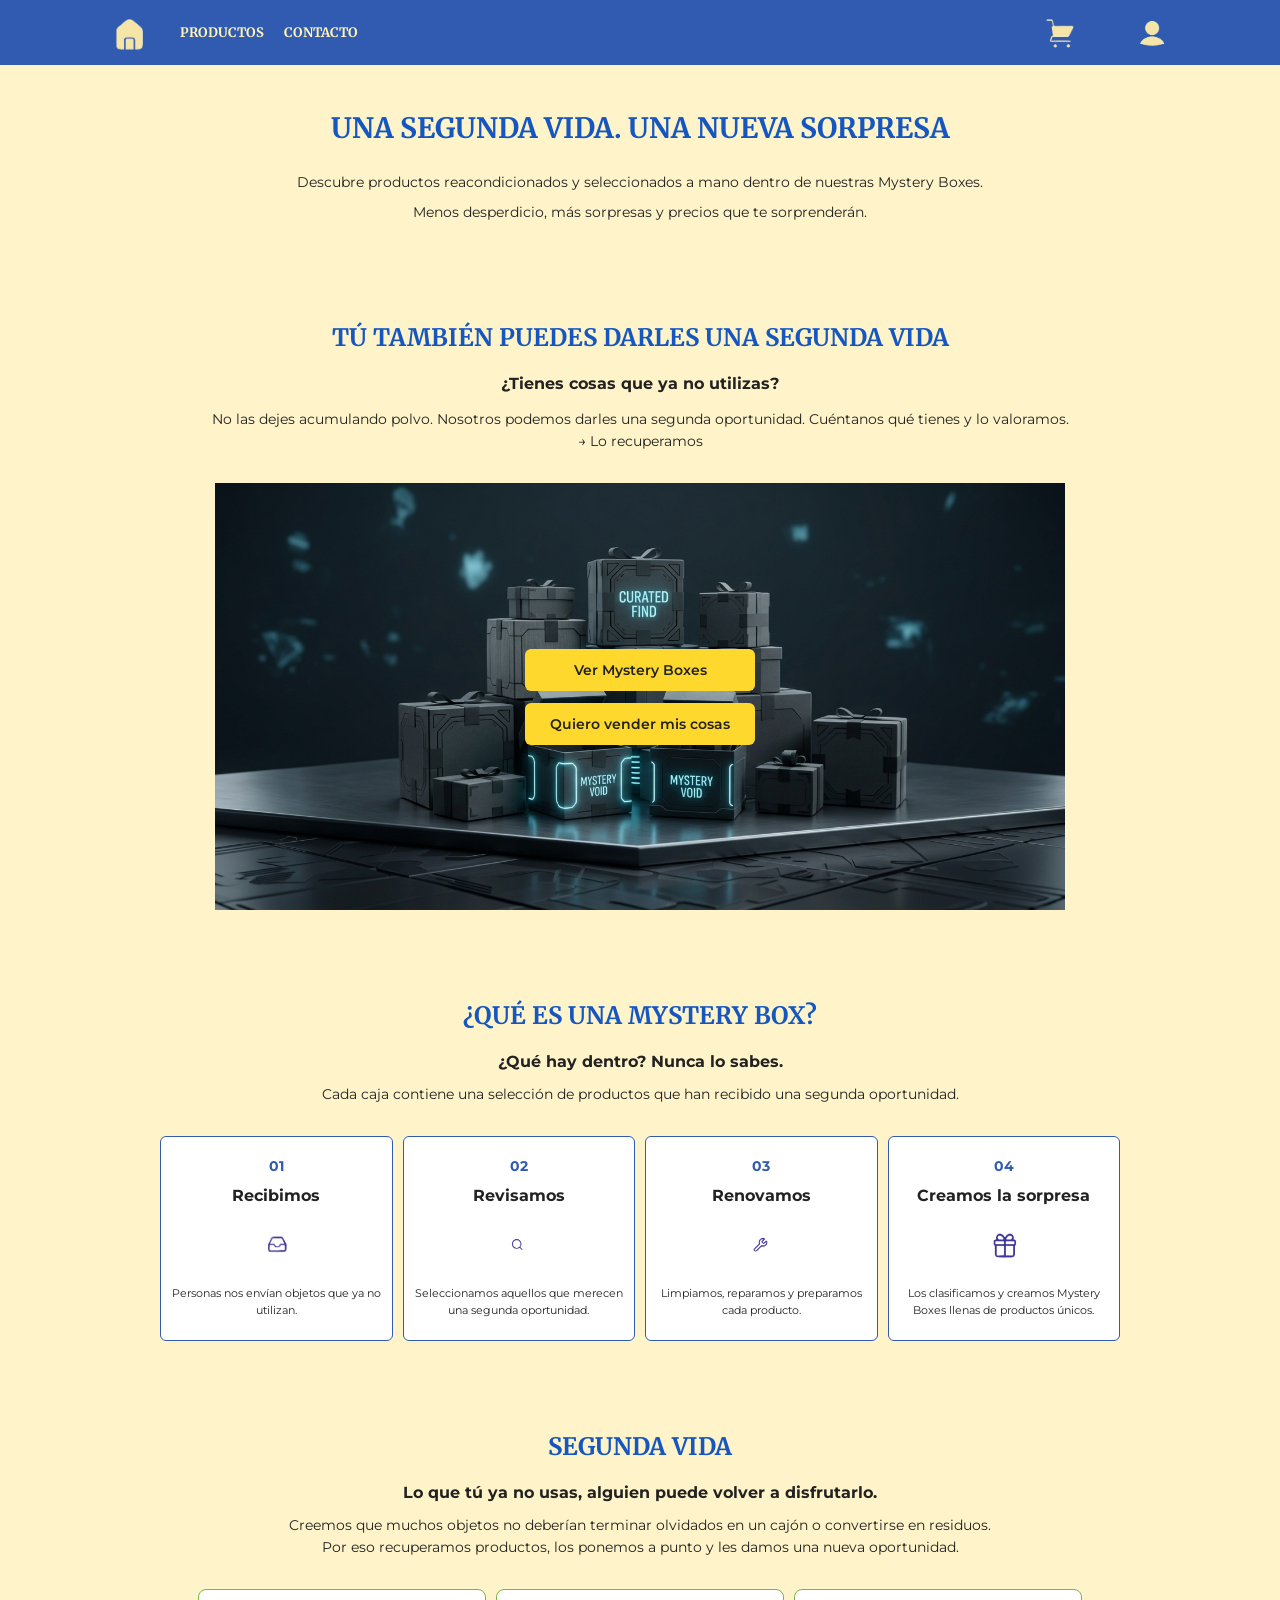
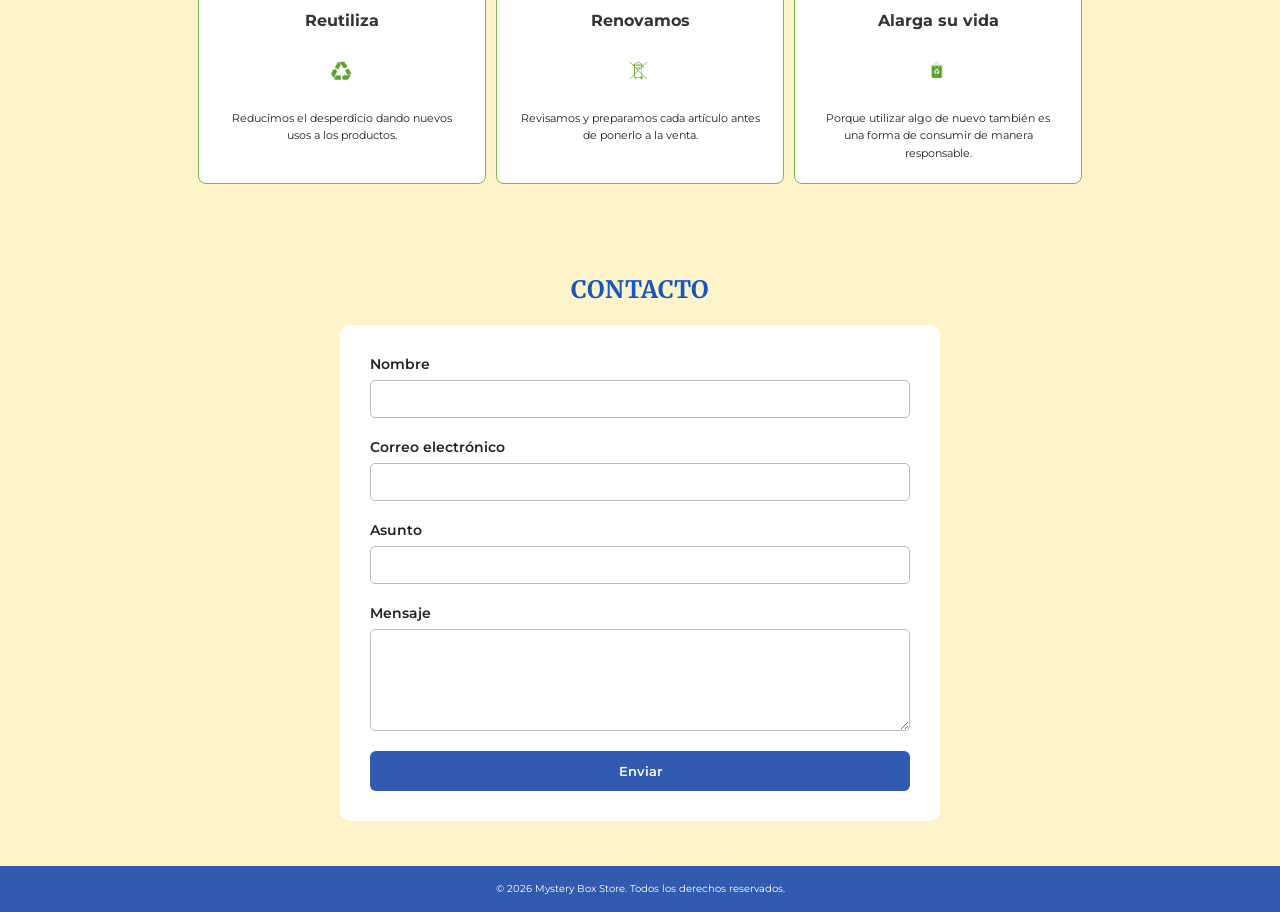
==== index.html @ 5cb011bb "Primera versión de Mystery Boxes" ====
<!DOCTYPE html>
<html lang="es">

<head>
    <meta charset="UTF-8">
    <meta name="viewport" content="width=device-width, initial-scale=1.0">
    <title>Mystery Boxes - Inicio</title>
    <link rel="stylesheet" href="css/estilos.css">
</head>

<body>

    <header class="cabecera">
        <nav class="navegacion">
            <a href="index.html" class="inicio">
                <img src="img/inicio.png" alt="Inicio">
            </a>
            <div class="enlaces">
                <a href="productos.html">PRODUCTOS</a>
                <a href="#contacto">CONTACTO</a>
            </div>
            <div class="iconos">
                <a href="#" class="carrito">
                    <img src="img/carrito.png" alt="Carrito">
                </a>
                <a href="#" class="usuario">
                    <img src="img/usuario.png" alt="Usuario">
                </a>
            </div>
        </nav>
    </header>

    <main>

        <section class="presentacion">

            <h1>UNA SEGUNDA VIDA. UNA NUEVA SORPRESA</h1>

            <p>
                Descubre productos reacondicionados y seleccionados a mano
                dentro de nuestras Mystery Boxes.
            </p>

            <p>
                Menos desperdicio, más sorpresas y precios que te sorprenderán.
            </p>

        </section>


        <section class="segunda-vida">

            <h2>TÚ TAMBIÉN PUEDES DARLES UNA SEGUNDA VIDA</h2>

            <h3>¿Tienes cosas que ya no utilizas?</h3>

            <p>
                No las dejes acumulando polvo. Nosotros podemos darles una segunda
                oportunidad. Cuéntanos qué tienes y lo valoramos.
            </p>

            <p>
                → Lo recuperamos
            </p>

            <div class="imagen-principal">
                <img src="img/hero.jpg" alt="Mystery Boxes">
                
                <div class="botones-imagen">
                    <a href="productos.html" class="boton amarillo">
                        Ver Mystery Boxes
                    </a>

                    <a href="#contacto" class="boton amarillo">
                        Quiero vender mis cosas
                    </a>
                </div>
            </div>

        </section>


        <section class="que-es">

            <h2>¿QUÉ ES UNA MYSTERY BOX?</h2>

            <h3>¿Qué hay dentro? Nunca lo sabes.</h3>

            <p>
                Cada caja contiene una selección de productos que han recibido
                una segunda oportunidad.
            </p>


            <div class="pasos">

                <article class="paso">
                    <span class="numero">01</span>
                    <h3>Recibimos</h3>
                    <img src="img/recibimos.png" alt="Recibimos" class="icono-paso">
                    <p>
                        Personas nos envían objetos que ya no utilizan.
                    </p>
                </article>

                <article class="paso">
                    <span class="numero">02</span>
                    <h3>Revisamos</h3>
                    <img src="img/revisamos.png" alt="Revisamos" class="icono-paso">
                    <p>
                        Seleccionamos aquellos que merecen una segunda oportunidad.
                    </p>
                </article>

                <article class="paso">
                    <span class="numero">03</span>
                    <h3>Renovamos</h3>
                    <img src="img/renovamos.png" alt="Renovamos" class="icono-paso">
                    <p>
                        Limpiamos, reparamos y preparamos cada producto.
                    </p>
                </article>

                <article class="paso">
                    <span class="numero">04</span>
                    <h3>Creamos la sorpresa</h3>
                    <img src="img/creamosLaSorpresa.png" alt="CreamosLaSorpresa" class="icono-paso">
                    <p>
                        Los clasificamos y creamos Mystery Boxes llenas de
                        productos únicos.
                    </p>
                </article>

            </div>

        </section>


        <section class="vida">

            <h2>SEGUNDA VIDA</h2>

            <h3>
                Lo que tú ya no usas, alguien puede volver a disfrutarlo.
            </h3>

            <p>
                Creemos que muchos objetos no deberían terminar olvidados
                en un cajón o convertirse en residuos.
            </p>

            <p>
                Por eso recuperamos productos, los ponemos a punto y les damos
                una nueva oportunidad.
            </p>


            <div class="beneficios">

                <article>
                    <h3>Reutiliza</h3>
                    <img src="img/reutiliza.png" alt="Reutiliza" class="icono-beneficio">
                    <p>Reducimos el desperdicio dando nuevos usos a los productos.</p>
                </article>

                <article>
                    <h3>Renovamos</h3>
                    <img src="img/renovamosVerde.png" alt="Renovamos" class="icono-beneficio">
                    <p>Revisamos y preparamos cada artículo antes de ponerlo a la venta.</p>
                </article>

                <article>
                    <h3>Alarga su vida</h3>
                    <img src="img/alargaSuVida.png" alt="AlargaSuVida" class="icono-beneficio">
                    <p>Porque utilizar algo de nuevo también es una forma de consumir de manera responsable.</p>
                </article>

            </div>

        </section>


        <!-- FORMULARIO OBLIGATORIO DE LA PRÁCTICA -->
        <section id="contacto" class="contacto">

            <h2>CONTACTO</h2>

            <form class="formulario">

                <div class="campo">
                    <label for="nombre">Nombre</label>
                    <input type="text" id="nombre" name="nombre" required>
                </div>

                <div class="campo">
                    <label for="email">Correo electrónico</label>
                    <input type="email" id="email" name="email" required>
                </div>

                <div class="campo">
                    <label for="asunto">Asunto</label>
                    <input type="text" id="asunto" name="asunto">
                </div>

                <div class="campo">
                    <label for="mensaje">Mensaje</label>
                    <textarea id="mensaje" name="mensaje" rows="5"></textarea>
                </div>

                <button type="submit" class="boton azul">
                    Enviar
                </button>

            </form>

        </section>

    </main>


    <footer class="pie">
        <p>© 2026 Mystery Box Store. Todos los derechos reservados.</p>
    </footer>

</body>

</html>
---- css/estilos.css ----
@import url('https://fonts.googleapis.com/css2?family=Merriweather:wght@400;700&family=Montserrat:wght@400;500;600;700&display=swap');


/* ------------------------------
   ESTILOS GENERALES
------------------------------ */

* {
    box-sizing: border-box;
    margin: 0;
    padding: 0;
}


body {
    background-color: #fff4c9;
    color: #222;
    font-family: 'Montserrat', sans-serif;
    font-size: 14px;
}


h1,
h2 {
    color: #1556c0;
    font-family: 'Merriweather', serif;
}


h1 {
    font-size: 28px;
    margin-bottom: 25px;
}


h2 {
    font-size: 24px;
    margin-bottom: 20px;
}


h3 {
    margin-bottom: 12px;
}


p {
    line-height: 1.6;
}


a {
    text-decoration: none;
    color: inherit;
}


/* ------------------------------
   CABECERA
------------------------------ */

.cabecera {
    background-color: #315bb0;
    color: white;

    height: 65px;
}


.navegacion {
    width: 95%;
    max-width: 1100px;

    height: 65px;

    margin: auto;

    display: flex;
    align-items: center;
}


/* Icono de inicio */

.inicio {
    display: flex;
    align-items: center;

    margin-right: 20px;
}


.inicio img {
    width: 70px;
    height: 70px;

    object-fit: contain;
}


/* Enlaces del menú */

.enlaces {
    display: flex;
    align-items: center;

    gap: 20px;
}


.enlaces a {
    color: #fff4b5;

    font-family: 'Merriweather', serif;

    font-size: 13px;
    font-weight: 700;

    text-decoration: none;
}


.enlaces a:hover {
    color: white;
}


/* Iconos de la derecha */

.iconos {
    display: flex;
    align-items: center;

    gap: 25px;

    margin-left: auto;
}


.iconos a {
    display: flex;
    align-items: center;
}


.iconos img {
    width: 70px;
    height: 70px;

    object-fit: contain;
}


/* ------------------------------
   BOTONES
------------------------------ */

.boton {
    display: inline-block;

    border: none;
    border-radius: 6px;

    padding: 12px 25px;

    font-family: 'Montserrat', sans-serif;
    font-weight: 600;

    cursor: pointer;
}


.amarillo {
    background-color: #ffd82e;
    color: #222;
}


.azul {
    background-color: #315bb0;
    color: white;
}


.rojo {
    background-color: #e83222;
    color: white;
}


.boton:hover {
    opacity: 0.85;
}


/* ------------------------------
   INICIO
------------------------------ */

.presentacion,
.segunda-vida,
.que-es,
.vida,
.contacto {
    width: 90%;
    max-width: 1000px;

    margin: auto;

    text-align: center;

    padding: 45px 20px;
}


.presentacion p {
    max-width: 700px;
    margin: 8px auto;
}


.segunda-vida h3 {
    margin-bottom: 15px;
}


.imagen-principal {
    position: relative;

    max-width: 850px;
    margin: 30px auto 0;
}


.imagen-principal img {
    width: 100%;

    display: block;
}


.botones-imagen {
    position: absolute;

    left: 50%;
    top: 50%;

    transform: translate(-50%, -50%);

    display: flex;
    flex-direction: column;

    gap: 12px;
}


/* ------------------------------
   PASOS
------------------------------ */

.pasos {
    display: flex;
    justify-content: center;

    gap: 10px;

    margin-top: 30px;
}


.paso {
    flex: 1;

    background-color: white;

    border: 1px solid #315bb0;
    border-radius: 6px;

    padding: 20px 10px;

    min-height: 150px;
}


.numero {
    display: block;

    color: #315bb0;

    font-weight: bold;

    margin-bottom: 10px;
}


.paso p {
    font-size: 11px;
}


/* Iconos de los pasos */

.icono-paso {
    display: block;

    width: 50px;
    height: 50px;

    object-fit: contain;

    margin: 15px auto;
}


/* ------------------------------
   SEGUNDA VIDA
------------------------------ */

.beneficios {
    display: flex;
    justify-content: center;

    gap: 10px;

    margin-top: 30px;
}


.beneficios article {
    background-color: white;

    border: 1px solid #7bb64b;
    border-radius: 8px;

    width: 30%;

    padding: 20px;
}


.beneficios h3 {
    color: #333;
}


.beneficios p {
    font-size: 11px;
}


/* Iconos de segunda vida */

.icono-beneficio {
    display: block;

    width: 50px;
    height: 50px;

    object-fit: contain;

    margin: 15px auto;
}


/* ------------------------------
   FORMULARIO
------------------------------ */

.formulario {
    max-width: 600px;

    margin: auto;

    background-color: white;

    padding: 30px;

    border-radius: 10px;
}


.campo {
    display: flex;
    flex-direction: column;

    text-align: left;

    margin-bottom: 20px;
}


.campo label {
    font-weight: 600;

    margin-bottom: 7px;
}


.campo input,
.campo textarea {
    font-family: 'Montserrat', sans-serif;

    padding: 10px;

    border: 1px solid #bbb;
    border-radius: 5px;
}


.formulario .boton {
    width: 100%;
}


/* ------------------------------
   PRODUCTOS
------------------------------ */

.productos {
    width: 90%;
    max-width: 1000px;

    margin: auto;

    padding: 40px 0;

    text-align: center;
}


.buscador {
    margin-bottom: 20px;
}


.buscador input {
    width: 70%;
    max-width: 500px;

    padding: 10px 15px;

    border: none;
    border-radius: 20px;

    background-color: white;
}


.categorias {
    display: flex;
    justify-content: center;
    flex-wrap: wrap;

    gap: 8px;

    margin-bottom: 25px;
}


.categorias button {
    background-color: white;

    border: none;
    border-radius: 15px;

    padding: 7px 13px;

    font-size: 11px;

    cursor: pointer;
}


/* ------------------------------
   TARJETAS PRODUCTOS
------------------------------ */

.lista-productos {
    display: flex;
    flex-wrap: wrap;

    justify-content: center;

    gap: 10px;
}


.producto {
    background-color: white;

    border-radius: 7px;

    padding: 10px;

    width: 180px;

    text-align: left;

    box-shadow: 0 2px 6px rgba(0, 0, 0, 0.08);
}


.producto img {
    width: 100%;
    height: 120px;

    object-fit: contain;

    display: block;

    margin-bottom: 10px;
}


.producto h3 {
    font-size: 12px;
}


.producto p {
    font-size: 10px;

    color: #666;
}


.producto strong {
    color: #e83222;

    font-size: 12px;
}


/* ------------------------------
   DETALLE
------------------------------ */

.detalle {
    width: 90%;
    max-width: 1000px;

    margin: auto;

    padding: 50px 0;

    display: flex;
    align-items: center;

    gap: 50px;
}


.producto-imagen {
    flex: 1;

    background-color: white;

    padding: 15px;

    border-radius: 10px;
}


.producto-imagen img {
    width: 100%;

    display: block;
}


.producto-info {
    flex: 1;
}


.categoria-producto {
    font-size: 11px;

    color: #666;
}


.producto-info h1 {
    margin: 5px 0;
}


.precio {
    display: block;

    color: #e83222;

    font-size: 20px;

    margin-bottom: 20px;
}


.producto-info ul {
    margin: 20px 0;

    padding-left: 20px;
}


.producto-info li {
    margin-bottom: 8px;
}


.cantidad {
    margin-bottom: 20px;
}


.cantidad input {
    width: 50px;

    padding: 7px;
}


.acciones {
    display: flex;
    flex-direction: column;

    gap: 10px;
}


/* ------------------------------
   RELACIONADOS
------------------------------ */

.relacionados {
    width: 90%;
    max-width: 1000px;

    margin: auto;

    padding: 30px 0 60px;

    text-align: center;
}


.lista-relacionados {
    display: flex;
    justify-content: center;
    flex-wrap: wrap;

    gap: 10px;
}


/* ------------------------------
   PIE
------------------------------ */

.pie {
    background-color: #315bb0;

    color: white;

    text-align: center;

    padding: 15px;

    font-size: 10px;
}


/* ------------------------------
   RESPONSIVE
------------------------------ */

@media (max-width: 700px) {

    .navegacion {
        flex-direction: column;

        gap: 15px;

        height: auto;

        padding: 15px 0;
    }


    .cabecera {
        height: auto;
    }


    .pasos,
    .beneficios,
    .detalle {
        flex-direction: column;
    }


    .beneficios article {
        width: 100%;
    }


    .producto {
        width: 45%;
    }


    .detalle {
        gap: 25px;
    }

}


@media (max-width: 450px) {

    .producto {
        width: 100%;
    }


    .enlaces {
        gap: 10px;
    }

}
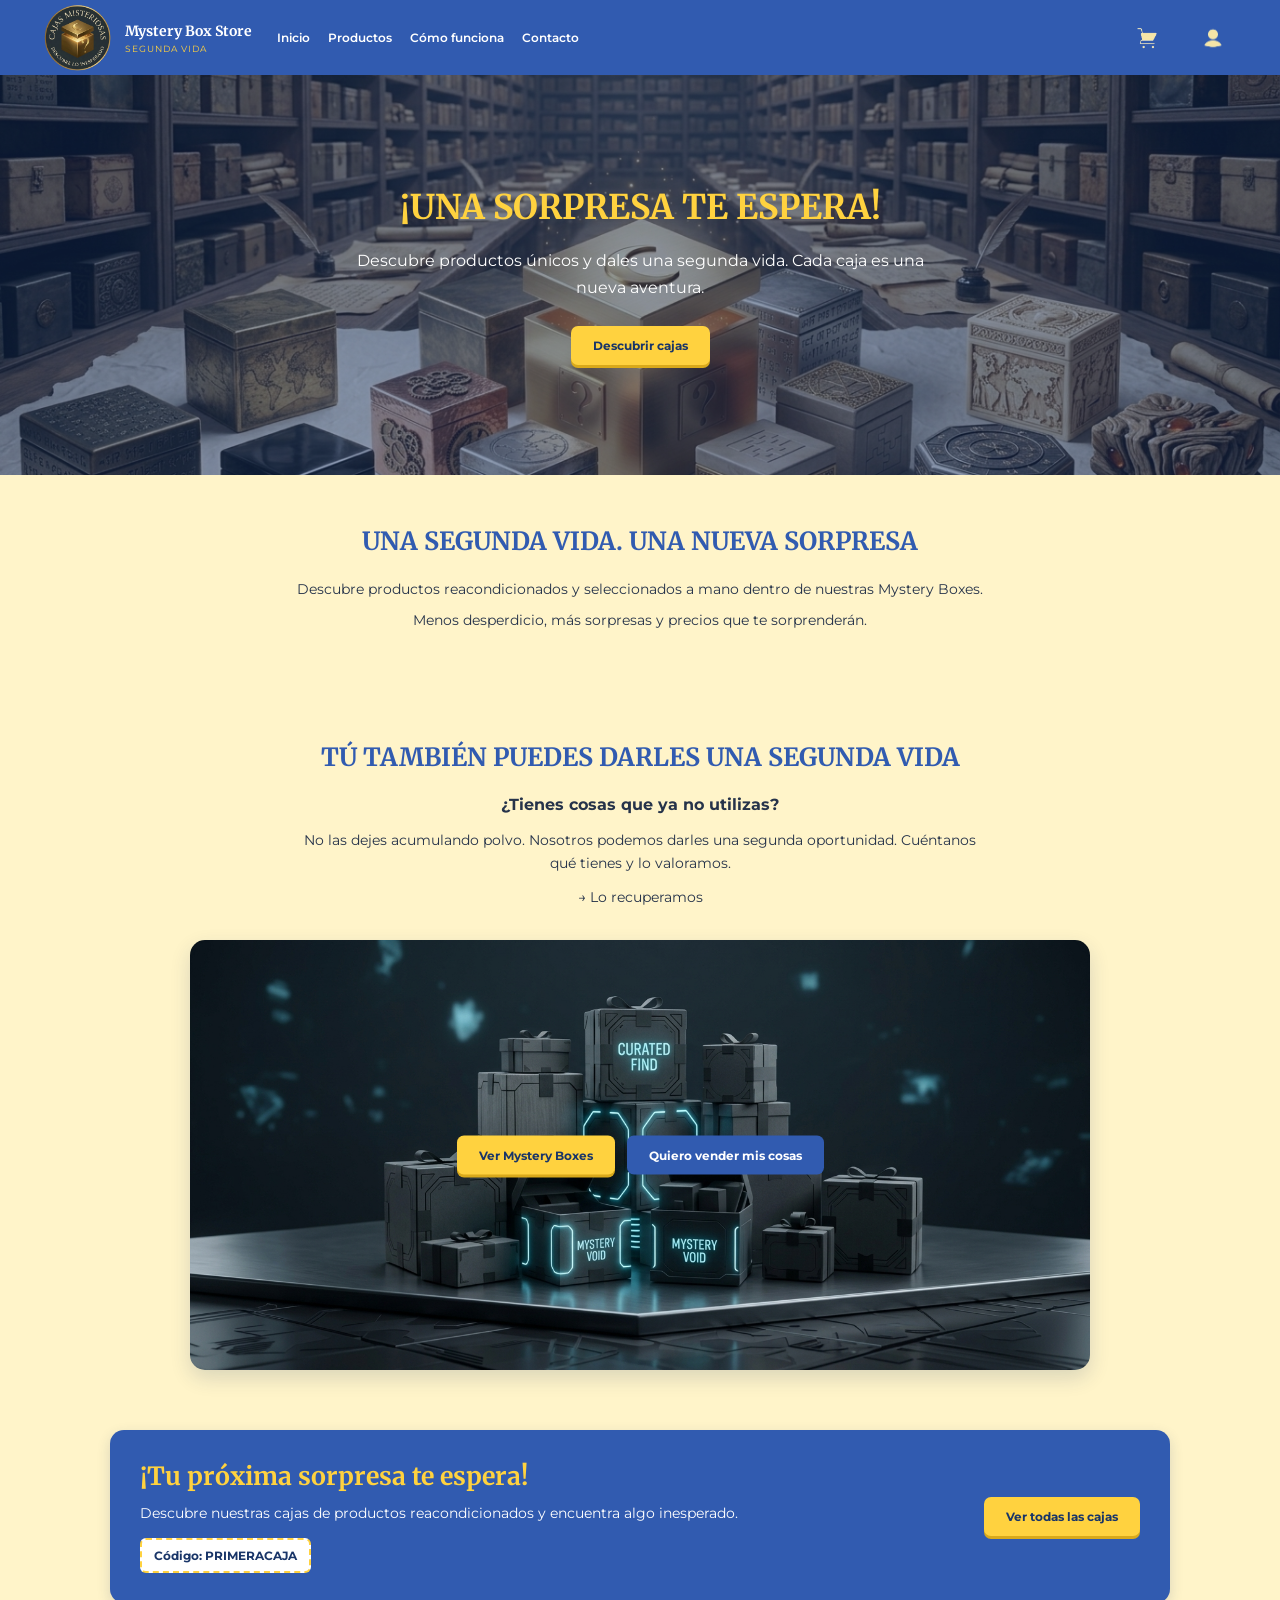
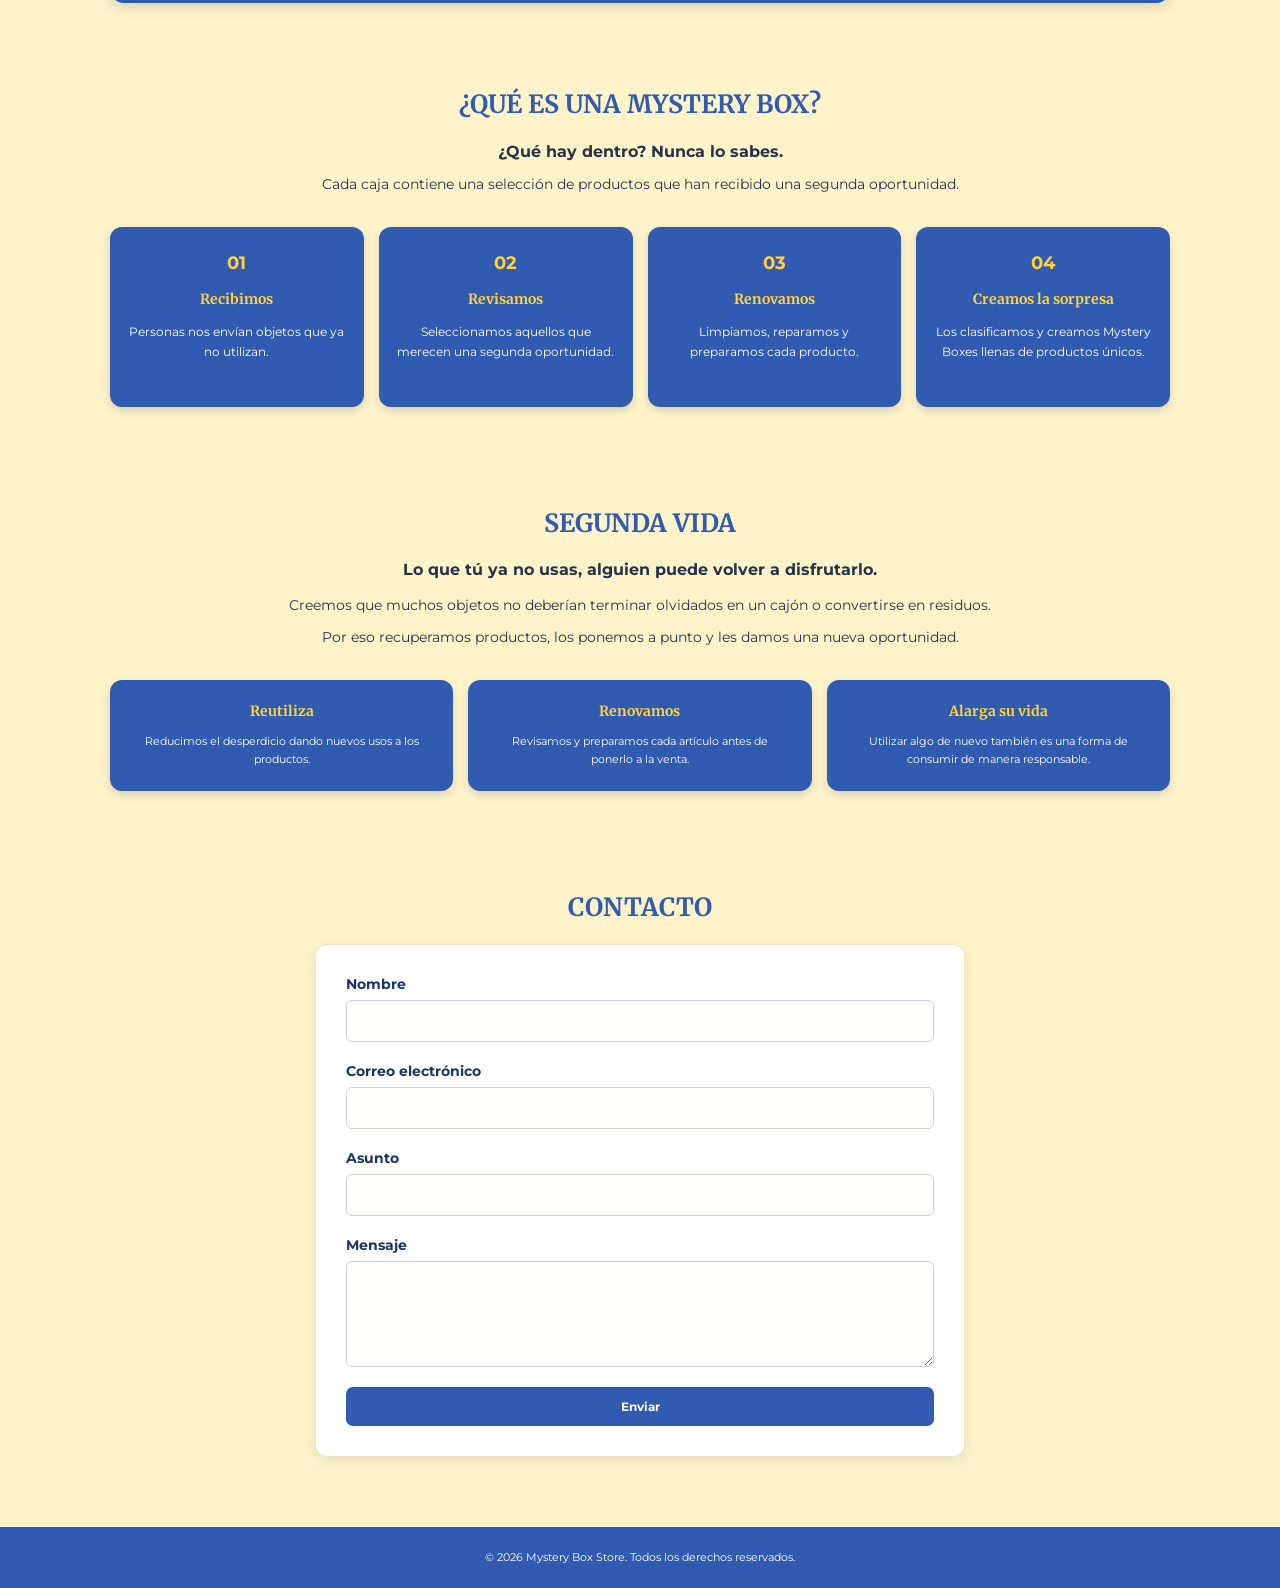
==== commit d52bec42: "cambiosDeDiseño" ====
--- a/index.html
+++ b/index.html
@@ -1,3 +1,4 @@
+
 <!DOCTYPE html>
 <html lang="es">
 
@@ -12,29 +13,60 @@
 
     <header class="cabecera">
         <nav class="navegacion">
-            <a href="index.html" class="inicio">
-                <img src="img/inicio.png" alt="Inicio">
+
+            <a href="index.html" class="marca">
+                <img src="img/logo.png" alt="Logo Mystery Box Store">
+                <span>
+                    <strong>Mystery Box Store</strong>
+                    <small>SEGUNDA VIDA</small>
+                </span>
             </a>
+
             <div class="enlaces">
-                <a href="productos.html">PRODUCTOS</a>
-                <a href="#contacto">CONTACTO</a>
-            </div>
+                <a href="index.html">Inicio</a>
+                <a href="productos.html">Productos</a>
+                <a href="#como-funciona">Cómo funciona</a>
+                <a href="#contacto">Contacto</a>
+            </div>
+
             <div class="iconos">
-                <a href="#" class="carrito">
+                <a href="productos.html" aria-label="Ver productos">
                     <img src="img/carrito.png" alt="Carrito">
                 </a>
-                <a href="#" class="usuario">
+
+                <a href="#" aria-label="Usuario">
                     <img src="img/usuario.png" alt="Usuario">
                 </a>
             </div>
+
         </nav>
     </header>
 
     <main>
 
+        <!-- BANNER PRINCIPAL -->
+        <section class="hero-inicio">
+
+            <img src="img/banner-inicio.jpg" alt="Descubre las Mystery Boxes">
+
+            <div class="contenido-hero">
+                <h1>¡UNA SORPRESA TE ESPERA!</h1>
+
+                <p>
+                    Descubre productos únicos y dales una segunda vida.
+                    Cada caja es una nueva aventura.
+                </p>
+
+                <a href="productos.html" class="boton amarillo">
+                    Descubrir cajas
+                </a>
+            </div>
+
+        </section>
+
         <section class="presentacion">
 
-            <h1>UNA SEGUNDA VIDA. UNA NUEVA SORPRESA</h1>
+            <h2>UNA SEGUNDA VIDA. UNA NUEVA SORPRESA</h2>
 
             <p>
                 Descubre productos reacondicionados y seleccionados a mano
@@ -47,7 +79,6 @@
 
         </section>
 
-
         <section class="segunda-vida">
 
             <h2>TÚ TAMBIÉN PUEDES DARLES UNA SEGUNDA VIDA</h2>
@@ -59,28 +90,48 @@
                 oportunidad. Cuéntanos qué tienes y lo valoramos.
             </p>
 
-            <p>
-                → Lo recuperamos
-            </p>
+            <p>→ Lo recuperamos</p>
 
             <div class="imagen-principal">
+
                 <img src="img/hero.jpg" alt="Mystery Boxes">
-                
+
                 <div class="botones-imagen">
                     <a href="productos.html" class="boton amarillo">
                         Ver Mystery Boxes
                     </a>
 
-                    <a href="#contacto" class="boton amarillo">
+                    <a href="#contacto" class="boton azul">
                         Quiero vender mis cosas
                     </a>
                 </div>
-            </div>
-
-        </section>
-
-
-        <section class="que-es">
+
+            </div>
+
+        </section>
+
+        <section class="promocion">
+
+            <div>
+                <h2>¡Tu próxima sorpresa te espera!</h2>
+
+                <p>
+                    Descubre nuestras cajas de productos reacondicionados
+                    y encuentra algo inesperado.
+                </p>
+
+                <span class="codigo-descuento">
+                    Código: PRIMERACAJA
+                </span>
+            </div>
+
+            <a href="productos.html" class="boton amarillo">
+                Ver todas las cajas
+            </a>
+
+        </section>
+
+        <section class="que-es" id="como-funciona">
 
             <h2>¿QUÉ ES UNA MYSTERY BOX?</h2>
 
@@ -91,13 +142,11 @@
                 una segunda oportunidad.
             </p>
 
-
             <div class="pasos">
 
                 <article class="paso">
                     <span class="numero">01</span>
                     <h3>Recibimos</h3>
-                    <img src="img/recibimos.png" alt="Recibimos" class="icono-paso">
                     <p>
                         Personas nos envían objetos que ya no utilizan.
                     </p>
@@ -106,7 +155,6 @@
                 <article class="paso">
                     <span class="numero">02</span>
                     <h3>Revisamos</h3>
-                    <img src="img/revisamos.png" alt="Revisamos" class="icono-paso">
                     <p>
                         Seleccionamos aquellos que merecen una segunda oportunidad.
                     </p>
@@ -115,7 +163,6 @@
                 <article class="paso">
                     <span class="numero">03</span>
                     <h3>Renovamos</h3>
-                    <img src="img/renovamos.png" alt="Renovamos" class="icono-paso">
                     <p>
                         Limpiamos, reparamos y preparamos cada producto.
                     </p>
@@ -124,7 +171,6 @@
                 <article class="paso">
                     <span class="numero">04</span>
                     <h3>Creamos la sorpresa</h3>
-                    <img src="img/creamosLaSorpresa.png" alt="CreamosLaSorpresa" class="icono-paso">
                     <p>
                         Los clasificamos y creamos Mystery Boxes llenas de
                         productos únicos.
@@ -134,7 +180,6 @@
             </div>
 
         </section>
-
 
         <section class="vida">
 
@@ -154,33 +199,34 @@
                 una nueva oportunidad.
             </p>
 
-
             <div class="beneficios">
 
                 <article>
                     <h3>Reutiliza</h3>
-                    <img src="img/reutiliza.png" alt="Reutiliza" class="icono-beneficio">
-                    <p>Reducimos el desperdicio dando nuevos usos a los productos.</p>
+                    <p>
+                        Reducimos el desperdicio dando nuevos usos a los productos.
+                    </p>
                 </article>
 
                 <article>
                     <h3>Renovamos</h3>
-                    <img src="img/renovamosVerde.png" alt="Renovamos" class="icono-beneficio">
-                    <p>Revisamos y preparamos cada artículo antes de ponerlo a la venta.</p>
+                    <p>
+                        Revisamos y preparamos cada artículo antes de ponerlo a la venta.
+                    </p>
                 </article>
 
                 <article>
                     <h3>Alarga su vida</h3>
-                    <img src="img/alargaSuVida.png" alt="AlargaSuVida" class="icono-beneficio">
-                    <p>Porque utilizar algo de nuevo también es una forma de consumir de manera responsable.</p>
-                </article>
-
-            </div>
-
-        </section>
-
-
-        <!-- FORMULARIO OBLIGATORIO DE LA PRÁCTICA -->
+                    <p>
+                        Utilizar algo de nuevo también es una forma de consumir
+                        de manera responsable.
+                    </p>
+                </article>
+
+            </div>
+
+        </section>
+
         <section id="contacto" class="contacto">
 
             <h2>CONTACTO</h2>
@@ -217,11 +263,10 @@
 
     </main>
 
-
     <footer class="pie">
         <p>© 2026 Mystery Box Store. Todos los derechos reservados.</p>
     </footer>
 
 </body>
 
-</html>+</html>
--- a/css/estilos.css
+++ b/css/estilos.css
@@ -1,9 +1,19 @@
+
 @import url('https://fonts.googleapis.com/css2?family=Merriweather:wght@400;700&family=Montserrat:wght@400;500;600;700&display=swap');
 
-
 /* ------------------------------
    ESTILOS GENERALES
 ------------------------------ */
+
+:root {
+    --azul: #315bb0;
+    --azul-oscuro: #193568;
+    --amarillo: #ffd23f;
+    --crema: #fff4c9;
+    --blanco: #ffffff;
+    --texto: #26334a;
+    --rojo: #e83222;
+}
 
 * {
     box-sizing: border-box;
@@ -11,145 +21,146 @@
     padding: 0;
 }
 
+html {
+    scroll-behavior: smooth;
+    scroll-padding-top: 20px;
+}
 
 body {
-    background-color: #fff4c9;
-    color: #222;
+    background-color: var(--crema);
+    color: var(--texto);
     font-family: 'Montserrat', sans-serif;
     font-size: 14px;
 }
 
-
 h1,
 h2 {
-    color: #1556c0;
+    color: var(--azul);
     font-family: 'Merriweather', serif;
-}
-
+    line-height: 1.3;
+}
 
 h1 {
-    font-size: 28px;
-    margin-bottom: 25px;
-}
-
+    font-size: 32px;
+    margin-bottom: 20px;
+}
 
 h2 {
-    font-size: 24px;
+    font-size: 25px;
     margin-bottom: 20px;
 }
-
 
 h3 {
     margin-bottom: 12px;
 }
 
-
 p {
-    line-height: 1.6;
-}
-
+    line-height: 1.7;
+}
 
 a {
+    color: inherit;
     text-decoration: none;
-    color: inherit;
-}
-
+}
+
+img {
+    max-width: 100%;
+}
 
 /* ------------------------------
    CABECERA
 ------------------------------ */
 
 .cabecera {
-    background-color: #315bb0;
-    color: white;
-
-    height: 65px;
-}
-
+    background-color: var(--azul);
+    color: var(--blanco);
+    min-height: 70px;
+    box-shadow: 0 3px 8px rgba(25, 53, 104, 0.15);
+}
 
 .navegacion {
     width: 95%;
-    max-width: 1100px;
-
-    height: 65px;
-
+    max-width: 1200px;
+    min-height: 70px;
     margin: auto;
-
     display: flex;
     align-items: center;
-}
-
-
-/* Icono de inicio */
-
-.inicio {
+    gap: 25px;
+}
+
+/* Marca y nombre de la tienda */
+
+.marca {
     display: flex;
     align-items: center;
-
-    margin-right: 20px;
-}
-
-
-.inicio img {
-    width: 70px;
-    height: 70px;
-
+    gap: 10px;
+    color: var(--blanco);
+    flex-shrink: 0;
+}
+
+.marca img {
+    width: 75px;
+    height: 75px;
     object-fit: contain;
 }
 
+.marca span {
+    display: flex;
+    flex-direction: column;
+    gap: 3px;
+}
+
+.marca strong {
+    font-family: 'Merriweather', serif;
+    font-size: 14px;
+}
+
+.marca small {
+    color: var(--amarillo);
+    font-size: 9px;
+    letter-spacing: 1px;
+}
 
 /* Enlaces del menú */
 
 .enlaces {
     display: flex;
     align-items: center;
-
-    gap: 20px;
-}
-
+    flex-wrap: wrap;
+    gap: 18px;
+}
 
 .enlaces a {
-    color: #fff4b5;
-
-    font-family: 'Merriweather', serif;
-
-    font-size: 13px;
-    font-weight: 700;
-
-    text-decoration: none;
-}
-
+    color: var(--blanco);
+    font-size: 12px;
+    font-weight: 600;
+    transition: color 0.2s;
+}
 
 .enlaces a:hover {
-    color: white;
-}
-
+    color: var(--amarillo);
+}
 
 /* Iconos de la derecha */
 
 .iconos {
     display: flex;
     align-items: center;
-
-    gap: 25px;
-
+    gap: 18px;
     margin-left: auto;
 }
 
-
 .iconos a {
     display: flex;
     align-items: center;
-}
-
+    justify-content: center;
+}
 
 .iconos img {
-    width: 70px;
-    height: 70px;
-
+    width: 50px;
+    height: 50px;
     object-fit: contain;
 }
-
 
 /* ------------------------------
    BOTONES
@@ -157,39 +168,103 @@
 
 .boton {
     display: inline-block;
-
     border: none;
-    border-radius: 6px;
-
-    padding: 12px 25px;
-
+    border-radius: 7px;
+    padding: 12px 22px;
     font-family: 'Montserrat', sans-serif;
-    font-weight: 600;
-
+    font-size: 12px;
+    font-weight: 700;
+    text-align: center;
     cursor: pointer;
-}
-
+    transition: transform 0.2s, box-shadow 0.2s;
+}
 
 .amarillo {
-    background-color: #ffd82e;
-    color: #222;
-}
-
+    background-color: var(--amarillo);
+    color: var(--azul-oscuro);
+    box-shadow: 0 3px 0 #d9a91b;
+}
 
 .azul {
-    background-color: #315bb0;
+    background-color: var(--azul);
+    color: var(--blanco);
+}
+
+.rojo {
+    background-color: var(--rojo);
+    color: var(--blanco);
+}
+
+.boton:hover {
+    transform: translateY(-2px);
+    box-shadow: 0 5px 10px rgba(25, 53, 104, 0.15);
+}
+
+
+/* BANNER PRINCIPAL */
+
+.hero-inicio {
+    position: relative;
+    width: 100%;
+    height: 400px;
+    overflow: hidden;
+    background-color: var(--azul);
+}
+
+.hero-inicio > img {
+    width: 100%;
+    height: 100%;
+    display: block;
+    object-fit: cover;
+}
+
+.contenido-hero {
+    position: absolute;
+    top: 0;
+    left: 0;
+    width: 100%;
+    height: 100%;
+    padding: 30px;
+    display: flex;
+    flex-direction: column;
+    align-items: center;
+    justify-content: center;
+    text-align: center;
+    background-color: rgba(21, 48, 100, 0.48);
     color: white;
 }
 
-
-.rojo {
-    background-color: #e83222;
-    color: white;
-}
-
-
-.boton:hover {
-    opacity: 0.85;
+.contenido-hero h1 {
+    color: var(--amarillo);
+    font-size: 34px;
+    margin-bottom: 18px;
+}
+
+.contenido-hero p {
+    max-width: 600px;
+    margin-bottom: 25px;
+    font-size: 16px;
+    line-height: 1.7;
+}
+
+/* BANNER EN MÓVILES */
+
+@media (max-width: 700px) {
+    .hero-inicio {
+        height: 300px;
+    }
+
+    .contenido-hero {
+        padding: 20px;
+    }
+
+    .contenido-hero h1 {
+        font-size: 25px;
+    }
+
+    .contenido-hero p {
+        font-size: 13px;
+    }
 }
 
 
@@ -203,528 +278,613 @@
 .vida,
 .contacto {
     width: 90%;
-    max-width: 1000px;
-
+    max-width: 1100px;
     margin: auto;
-
+    padding: 50px 20px;
     text-align: center;
-
-    padding: 45px 20px;
-}
-
+}
 
 .presentacion p {
     max-width: 700px;
     margin: 8px auto;
 }
 
-
 .segunda-vida h3 {
     margin-bottom: 15px;
 }
 
+.segunda-vida > p {
+    max-width: 700px;
+    margin: 10px auto;
+}
+
+/* Imagen principal */
 
 .imagen-principal {
     position: relative;
-
-    max-width: 850px;
+    max-width: 900px;
     margin: 30px auto 0;
-}
-
-
-.imagen-principal img {
+    overflow: hidden;
+    border-radius: 15px;
+    box-shadow: 0 8px 20px rgba(25, 53, 104, 0.16);
+}
+
+.imagen-principal > img {
+    display: block;
     width: 100%;
-
-    display: block;
-}
-
+    min-height: 260px;
+    max-height: 430px;
+    object-fit: cover;
+}
 
 .botones-imagen {
     position: absolute;
-
     left: 50%;
     top: 50%;
-
     transform: translate(-50%, -50%);
-
-    display: flex;
-    flex-direction: column;
-
+    display: flex;
+    flex-wrap: wrap;
+    justify-content: center;
     gap: 12px;
-}
-
-
-/* ------------------------------
-   PASOS
+    width: 90%;
+}
+
+/* ------------------------------
+   BANNER PROMOCIONAL
+------------------------------ */
+
+.promocion {
+    width: 90%;
+    max-width: 1060px;
+    margin: 10px auto 35px;
+    padding: 30px;
+    display: flex;
+    align-items: center;
+    justify-content: space-between;
+    gap: 25px;
+    background-color: var(--azul);
+    color: var(--blanco);
+    border-radius: 14px;
+    box-shadow: 0 5px 14px rgba(25, 53, 104, 0.16);
+}
+
+.promocion h2 {
+    color: var(--amarillo);
+    margin-bottom: 10px;
+}
+
+.promocion p {
+    max-width: 650px;
+}
+
+.codigo-descuento {
+    display: inline-block;
+    margin-top: 12px;
+    padding: 8px 12px;
+    background-color: var(--blanco);
+    color: var(--azul-oscuro);
+    border: 2px dashed var(--amarillo);
+    border-radius: 6px;
+    font-weight: 700;
+    font-size: 12px;
+}
+
+/* ------------------------------
+   PASOS: CÓMO FUNCIONA
 ------------------------------ */
 
 .pasos {
     display: flex;
     justify-content: center;
-
-    gap: 10px;
-
+    align-items: stretch;
+    gap: 15px;
     margin-top: 30px;
 }
-
 
 .paso {
     flex: 1;
-
-    background-color: white;
-
-    border: 1px solid #315bb0;
-    border-radius: 6px;
-
-    padding: 20px 10px;
-
-    min-height: 150px;
-}
-
+    min-width: 0;
+    min-height: 180px;
+    padding: 25px 18px;
+    background-color: var(--azul);
+    color: white;
+    border: none;
+    border-radius: 12px;
+    box-shadow: 0 4px 10px rgba(25, 53, 104, 0.17);
+    transition: transform 0.2s;
+}
+
+.paso:hover {
+    transform: translateY(-4px);
+}
 
 .numero {
     display: block;
-
-    color: #315bb0;
-
-    font-weight: bold;
-
-    margin-bottom: 10px;
-}
-
+    margin-bottom: 15px;
+    color: var(--amarillo);
+    font-size: 18px;
+    font-weight: 700;
+}
+
+.paso h3 {
+    color: var(--amarillo);
+    font-family: 'Merriweather', serif;
+    font-size: 14px;
+    line-height: 1.5;
+}
 
 .paso p {
+    color: white;
+    font-size: 12px;
+    line-height: 1.7;
+}
+
+/* ------------------------------
+   SEGUNDA VIDA Y BENEFICIOS
+------------------------------ */
+
+.vida > h3 {
+    margin-bottom: 15px;
+}
+
+.vida > p {
+    max-width: 750px;
+    margin: 8px auto;
+}
+
+.beneficios {
+    display: flex;
+    justify-content: center;
+    align-items: stretch;
+    gap: 15px;
+    margin-top: 30px;
+}
+
+.beneficios article {
+    flex: 1;
+    min-width: 0;
+    padding: 22px;
+    background-color: var(--azul);
+    color: var(--blanco);
+    border: none;
+    border-radius: 12px;
+    box-shadow: 0 4px 10px rgba(25, 53, 104, 0.17);
+    transition: transform 0.2s;
+}
+
+.beneficios article:hover {
+    transform: translateY(-4px);
+}
+
+.beneficios h3 {
+    color: var(--amarillo);
+    font-family: 'Merriweather', serif;
+    font-size: 14px;
+}
+
+.beneficios p {
+    color: var(--blanco);
     font-size: 11px;
-}
-
-
-/* Iconos de los pasos */
-
-.icono-paso {
-    display: block;
-
+    line-height: 1.7;
+}
+
+.icono-beneficio {
+    display: block;
     width: 50px;
     height: 50px;
-
     object-fit: contain;
-
     margin: 15px auto;
 }
 
-
-/* ------------------------------
-   SEGUNDA VIDA
------------------------------- */
-
-.beneficios {
-    display: flex;
-    justify-content: center;
-
-    gap: 10px;
-
-    margin-top: 30px;
-}
-
-
-.beneficios article {
-    background-color: white;
-
-    border: 1px solid #7bb64b;
-    border-radius: 8px;
-
-    width: 30%;
-
-    padding: 20px;
-}
-
-
-.beneficios h3 {
-    color: #333;
-}
-
-
-.beneficios p {
-    font-size: 11px;
-}
-
-
-/* Iconos de segunda vida */
-
-.icono-beneficio {
-    display: block;
-
-    width: 50px;
-    height: 50px;
-
-    object-fit: contain;
-
-    margin: 15px auto;
-}
-
-
-/* ------------------------------
-   FORMULARIO
------------------------------- */
+/* ------------------------------
+   CONTACTO Y FORMULARIO
+------------------------------ */
+
+.contacto {
+    scroll-margin-top: 20px;
+}
 
 .formulario {
-    max-width: 600px;
-
+    max-width: 650px;
     margin: auto;
-
-    background-color: white;
-
     padding: 30px;
-
-    border-radius: 10px;
-}
-
+    background-color: var(--blanco);
+    border: 1px solid #eee4c4;
+    border-radius: 12px;
+    box-shadow: 0 5px 15px rgba(25, 53, 104, 0.10);
+}
 
 .campo {
     display: flex;
     flex-direction: column;
-
+    margin-bottom: 20px;
     text-align: left;
-
-    margin-bottom: 20px;
-}
-
+}
 
 .campo label {
-    font-weight: 600;
-
     margin-bottom: 7px;
-}
-
+    color: var(--azul-oscuro);
+    font-weight: 700;
+}
 
 .campo input,
 .campo textarea {
+    width: 100%;
+    padding: 12px;
+    border: 1px solid #cbd2df;
+    border-radius: 6px;
+    background-color: #fffefa;
+    color: var(--texto);
     font-family: 'Montserrat', sans-serif;
-
-    padding: 10px;
-
-    border: 1px solid #bbb;
-    border-radius: 5px;
-}
-
+    font-size: 13px;
+}
+
+.campo input:focus,
+.campo textarea:focus {
+    outline: 2px solid var(--azul);
+    outline-offset: 1px;
+}
+
+.campo textarea {
+    resize: vertical;
+}
 
 .formulario .boton {
     width: 100%;
 }
 
-
-/* ------------------------------
-   PRODUCTOS
+/* ------------------------------
+   PÁGINA DE PRODUCTOS
 ------------------------------ */
 
 .productos {
     width: 90%;
-    max-width: 1000px;
-
+    max-width: 1100px;
     margin: auto;
-
-    padding: 40px 0;
-
+    padding: 45px 0 60px;
     text-align: center;
 }
 
-
 .buscador {
-    margin-bottom: 20px;
-}
-
+    margin-bottom: 22px;
+}
 
 .buscador input {
     width: 70%;
-    max-width: 500px;
-
-    padding: 10px 15px;
-
-    border: none;
-    border-radius: 20px;
-
-    background-color: white;
-}
-
+    max-width: 520px;
+    padding: 12px 18px;
+    border: 1px solid #e5dfcd;
+    border-radius: 25px;
+    background-color: var(--blanco);
+    font-family: 'Montserrat', sans-serif;
+    font-size: 13px;
+}
 
 .categorias {
     display: flex;
     justify-content: center;
     flex-wrap: wrap;
-
-    gap: 8px;
-
-    margin-bottom: 25px;
-}
-
+    gap: 10px;
+    margin-bottom: 30px;
+}
 
 .categorias button {
-    background-color: white;
-
-    border: none;
-    border-radius: 15px;
-
-    padding: 7px 13px;
-
+    padding: 9px 15px;
+    border: 1px solid var(--azul);
+    border-radius: 20px;
+    background-color: var(--blanco);
+    color: var(--azul);
+    font-family: 'Montserrat', sans-serif;
     font-size: 11px;
-
+    font-weight: 600;
     cursor: pointer;
-}
-
-
-/* ------------------------------
-   TARJETAS PRODUCTOS
+    transition: background-color 0.2s, color 0.2s;
+}
+
+.categorias button:hover {
+    background-color: var(--azul);
+    color: var(--blanco);
+}
+
+/* ------------------------------
+   TARJETAS DE PRODUCTOS
 ------------------------------ */
 
 .lista-productos {
     display: flex;
     flex-wrap: wrap;
-
     justify-content: center;
-
-    gap: 10px;
-}
-
+    align-items: stretch;
+    gap: 20px;
+}
 
 .producto {
-    background-color: white;
-
-    border-radius: 7px;
-
-    padding: 10px;
-
-    width: 180px;
-
+    display: block;
+    width: 220px;
+    padding: 15px;
+    background-color: var(--blanco);
+    color: var(--texto);
+    border: 1px solid #eee4c4;
+    border-radius: 12px;
     text-align: left;
-
-    box-shadow: 0 2px 6px rgba(0, 0, 0, 0.08);
-}
-
+    box-shadow: 0 4px 12px rgba(25, 53, 104, 0.10);
+    transition: transform 0.2s, box-shadow 0.2s;
+}
+
+.producto:hover {
+    transform: translateY(-4px);
+    box-shadow: 0 8px 18px rgba(25, 53, 104, 0.18);
+}
 
 .producto img {
+    display: block;
     width: 100%;
-    height: 120px;
-
+    height: 160px;
+    margin-bottom: 15px;
     object-fit: contain;
-
-    display: block;
-
+}
+
+.producto h3 {
+    color: var(--azul-oscuro);
+    font-family: 'Merriweather', serif;
+    font-size: 13px;
+    line-height: 1.5;
+}
+
+.producto p {
     margin-bottom: 10px;
-}
-
-
-.producto h3 {
-    font-size: 12px;
-}
-
-
-.producto p {
-    font-size: 10px;
-
-    color: #666;
-}
-
+    color: #5d6573;
+    font-size: 11px;
+}
 
 .producto strong {
-    color: #e83222;
-
-    font-size: 12px;
-}
-
-
-/* ------------------------------
-   DETALLE
+    display: block;
+    margin-top: 12px;
+    color: var(--rojo);
+    font-size: 15px;
+}
+
+/* ------------------------------
+   DETALLE DEL PRODUCTO
 ------------------------------ */
 
 .detalle {
+    display: flex;
+    align-items: center;
+    gap: 50px;
     width: 90%;
-    max-width: 1000px;
-
+    max-width: 1100px;
     margin: auto;
-
-    padding: 50px 0;
-
-    display: flex;
-    align-items: center;
-
-    gap: 50px;
-}
-
+    padding: 55px 0;
+}
 
 .producto-imagen {
     flex: 1;
-
-    background-color: white;
-
-    padding: 15px;
-
-    border-radius: 10px;
-}
-
+    min-width: 0;
+    padding: 20px;
+    background-color: var(--blanco);
+    border: 1px solid #eee4c4;
+    border-radius: 14px;
+    box-shadow: 0 5px 15px rgba(25, 53, 104, 0.10);
+}
 
 .producto-imagen img {
+    display: block;
     width: 100%;
-
-    display: block;
-}
-
+    max-height: 450px;
+    object-fit: contain;
+}
 
 .producto-info {
     flex: 1;
-}
-
+    min-width: 0;
+}
 
 .categoria-producto {
-    font-size: 11px;
-
-    color: #666;
-}
-
+    display: block;
+    margin-bottom: 10px;
+    color: #68748a;
+    font-size: 12px;
+}
 
 .producto-info h1 {
-    margin: 5px 0;
-}
-
+    margin: 5px 0 15px;
+}
 
 .precio {
     display: block;
-
-    color: #e83222;
-
-    font-size: 20px;
-
     margin-bottom: 20px;
-}
-
+    color: var(--rojo);
+    font-size: 24px;
+    font-weight: 700;
+}
 
 .producto-info ul {
     margin: 20px 0;
-
-    padding-left: 20px;
-}
-
+    padding-left: 22px;
+}
 
 .producto-info li {
-    margin-bottom: 8px;
-}
-
+    margin-bottom: 10px;
+    line-height: 1.6;
+}
 
 .cantidad {
     margin-bottom: 20px;
 }
 
-
 .cantidad input {
-    width: 50px;
-
-    padding: 7px;
-}
-
+    width: 65px;
+    padding: 8px;
+    border: 1px solid #cbd2df;
+    border-radius: 5px;
+}
 
 .acciones {
     display: flex;
     flex-direction: column;
-
-    gap: 10px;
-}
-
-
-/* ------------------------------
-   RELACIONADOS
+    align-items: stretch;
+    gap: 12px;
+}
+
+/* ------------------------------
+   PRODUCTOS RELACIONADOS
 ------------------------------ */
 
 .relacionados {
     width: 90%;
-    max-width: 1000px;
-
+    max-width: 1100px;
     margin: auto;
-
     padding: 30px 0 60px;
-
     text-align: center;
 }
-
 
 .lista-relacionados {
     display: flex;
     justify-content: center;
     flex-wrap: wrap;
-
-    gap: 10px;
-}
-
-
-/* ------------------------------
-   PIE
+    gap: 20px;
+}
+
+/* ------------------------------
+   PIE DE PÁGINA
 ------------------------------ */
 
 .pie {
-    background-color: #315bb0;
-
-    color: white;
-
+    margin-top: 20px;
+    padding: 22px 15px;
+    background-color: var(--azul);
+    color: var(--blanco);
     text-align: center;
-
-    padding: 15px;
-
-    font-size: 10px;
-}
-
-
-/* ------------------------------
-   RESPONSIVE
------------------------------- */
+    font-size: 11px;
+}
+
+.pie p {
+    line-height: 1.6;
+}
+
+/* ------------------------------
+   DISEÑO RESPONSIVE
+------------------------------ */
+
+@media (max-width: 900px) {
+    .navegacion {
+        gap: 15px;
+    }
+
+    .enlaces {
+        gap: 12px;
+    }
+
+    .pasos {
+        flex-wrap: wrap;
+    }
+
+    .paso {
+        flex: 1 1 40%;
+    }
+
+    .detalle {
+        gap: 25px;
+    }
+}
 
 @media (max-width: 700px) {
-
     .navegacion {
-        flex-direction: column;
-
-        gap: 15px;
-
-        height: auto;
-
+        flex-wrap: wrap;
+        justify-content: center;
         padding: 15px 0;
     }
 
-
-    .cabecera {
-        height: auto;
-    }
-
+    .marca {
+        margin-right: auto;
+    }
+
+    .enlaces {
+        order: 3;
+        justify-content: center;
+        width: 100%;
+    }
+
+    .iconos {
+        margin-left: 0;
+    }
+
+    h1 {
+        font-size: 26px;
+    }
+
+    h2 {
+        font-size: 22px;
+    }
+
+    .presentacion,
+    .segunda-vida,
+    .que-es,
+    .vida,
+    .contacto {
+        padding: 35px 10px;
+    }
 
     .pasos,
     .beneficios,
+    .detalle,
+    .promocion {
+        flex-direction: column;
+    }
+
+    .paso,
+    .beneficios article {
+        flex: auto;
+        width: 100%;
+    }
+
+    .promocion {
+        align-items: flex-start;
+        padding: 25px;
+    }
+
     .detalle {
-        flex-direction: column;
-    }
-
-
-    .beneficios article {
-        width: 100%;
-    }
-
+        gap: 25px;
+    }
 
     .producto {
         width: 45%;
     }
 
-
-    .detalle {
-        gap: 25px;
-    }
-
-}
-
+    .botones-imagen {
+        flex-direction: column;
+        align-items: center;
+    }
+}
 
 @media (max-width: 450px) {
+    .marca strong {
+        font-size: 12px;
+    }
+
+    .enlaces {
+        gap: 10px;
+    }
+
+    .enlaces a {
+        font-size: 11px;
+    }
 
     .producto {
         width: 100%;
     }
 
-
-    .enlaces {
-        gap: 10px;
-    }
-
-}+    .buscador input {
+        width: 100%;
+    }
+
+    .formulario {
+        padding: 20px;
+    }
+
+    .botones-imagen .boton {
+        padding: 10px 14px;
+        font-size: 11px;
+    }
+}
